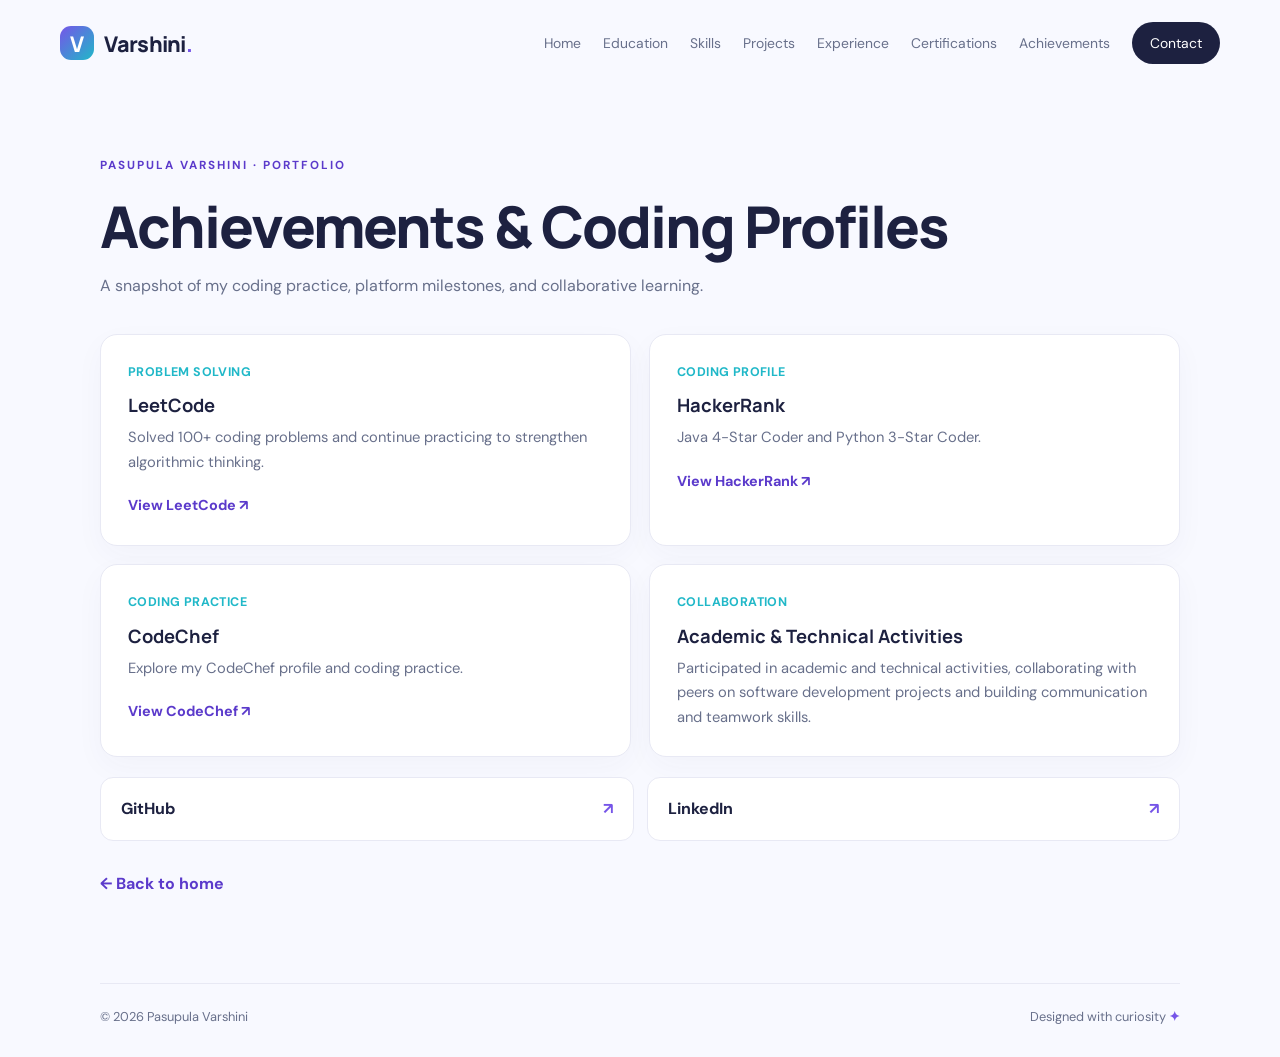
==== achievements.html @ e9999ef6 "Add files via upload" ====
<!DOCTYPE html>
<html lang="en"><head>
<meta charset="UTF-8"><meta name="viewport" content="width=device-width, initial-scale=1.0">
<title>Achievements & Coding Profiles | Pasupula Varshini</title>
<link rel="preconnect" href="https://fonts.googleapis.com"><link rel="preconnect" href="https://fonts.gstatic.com" crossorigin>
<link href="https://fonts.googleapis.com/css2?family=DM+Sans:wght@400;500;600;700&family=Manrope:wght@400;500;600;700;800&display=swap" rel="stylesheet">
<link rel="stylesheet" href="style.css"></head><body>
<header class="site-header"><a class="brand" href="index.html"><span class="brand-mark">V</span> Varshini<span class="brand-dot">.</span></a>
<button class="menu-toggle" aria-label="Toggle navigation" aria-expanded="false">☰</button>
<nav class="nav-links" aria-label="Main navigation"><a href="index.html">Home</a><a href="education.html">Education</a><a href="skills.html">Skills</a><a href="projects.html">Projects</a><a href="experience.html">Experience</a><a href="certificates.html">Certifications</a><a href="achievements.html">Achievements</a><a class="nav-cta" href="contact.html">Contact</a></nav></header>
<main><section class="section-wrap page-hero"><p class="eyebrow">PASUPULA VARSHINI · PORTFOLIO</p><h1>Achievements & Coding Profiles</h1><p>A snapshot of my coding practice, platform milestones, and collaborative learning.</p></section>
<section class="section-wrap page-content">
<div class="card-grid">
<article class="content-card"><p class="meta">PROBLEM SOLVING</p><h2>LeetCode</h2><p>Solved 100+ coding problems and continue practicing to strengthen algorithmic thinking.</p><a class="text-link" href="https://leetcode.com/u/varshini_p0204/" target="_blank" rel="noopener noreferrer">View LeetCode ↗</a></article>
<article class="content-card"><p class="meta">CODING PROFILE</p><h2>HackerRank</h2><p>Java 4-Star Coder and Python 3-Star Coder.</p><a class="text-link" href="https://www.hackerrank.com/profile/24r21a6750" target="_blank" rel="noopener noreferrer">View HackerRank ↗</a></article>
<article class="content-card"><p class="meta">CODING PRACTICE</p><h2>CodeChef</h2><p>Explore my CodeChef profile and coding practice.</p><a class="text-link" href="https://www.codechef.com/users/varshini_p2102" target="_blank" rel="noopener noreferrer">View CodeChef ↗</a></article>
<article class="content-card"><p class="meta">COLLABORATION</p><h2>Academic &amp; Technical Activities</h2><p>Participated in academic and technical activities, collaborating with peers on software development projects and building communication and teamwork skills.</p></article>
</div>
<div class="profile-links" style="margin-top:20px"><a class="profile-link" href="https://github.com/PasupulaVarshini" target="_blank" rel="noopener noreferrer">GitHub <span>↗</span></a><a class="profile-link" href="https://linkedin.com/in/p-varshini-69ab8b344" target="_blank" rel="noopener noreferrer">LinkedIn <span>↗</span></a></div><a class="back-link" href="index.html">← Back to home</a></section></main>
<footer class="site-footer"><span>© 2026 Pasupula Varshini</span><span>Designed with curiosity <b>✦</b></span></footer><script src="script.js"></script></body></html>
---- style.css ----
/* Pasupula Varshini — Portfolio theme */
:root {
  --ink: #1d2140;
  --muted: #68708b;
  --paper: #f8f9ff;
  --white: #ffffff;
  --purple: #7655e8;
  --purple-dark: #5b3acb;
  --cyan: #20b8c8;
  --orange: #ff9d68;
  --line: #e8e9f4;
  --shadow: 0 18px 55px rgba(54, 49, 112, .09);
}
* { box-sizing: border-box; margin: 0; padding: 0; }
html { scroll-behavior: smooth; }
body { font-family: "DM Sans", sans-serif; color: var(--ink); background: var(--paper); line-height: 1.65; }
a { color: inherit; text-decoration: none; }
.site-header { width: min(1160px, calc(100% - 48px)); margin: auto; min-height: 86px; display: flex; align-items: center; justify-content: space-between; gap: 28px; }
.brand { font: 800 1.35rem "Manrope", sans-serif; letter-spacing: -.7px; white-space: nowrap; }
.brand-mark { display: inline-grid; place-items: center; width: 34px; height: 34px; border-radius: 11px; margin-right: 7px; color: white; background: linear-gradient(135deg, var(--purple), var(--cyan)); }
.brand-dot { color: var(--purple); }
.nav-links { display: flex; align-items: center; gap: 22px; font-size: .87rem; color: var(--muted); }
.nav-links a { transition: color .2s, background .2s; }
.nav-links a:hover, .nav-links a.active { color: var(--purple-dark); }
.nav-links .nav-cta { color: white; background: var(--ink); border-radius: 999px; padding: 10px 18px; }
.nav-links .nav-cta:hover { color: white; background: var(--purple); }
.menu-toggle { display: none; border: 0; background: transparent; font-size: 1.5rem; color: var(--ink); cursor: pointer; }
.section-wrap { width: min(1080px, calc(100% - 48px)); margin-inline: auto; }
.hero { min-height: 570px; display: grid; grid-template-columns: 1.12fr .88fr; align-items: center; gap: 50px; padding-block: 65px 75px; }
.eyebrow { color: var(--purple-dark); font-size: .73rem; font-weight: 700; letter-spacing: 2px; margin-bottom: 18px; }
.status-dot { display: inline-block; width: 8px; height: 8px; background: var(--cyan); border-radius: 50%; margin-right: 8px; box-shadow: 0 0 0 5px rgba(32,184,200,.12); }
.hero h1 { font: 800 clamp(2.8rem, 5vw, 4.5rem)/1.1 "Manrope", sans-serif; letter-spacing: -3px; max-width: 650px; }
.gradient-text { background: linear-gradient(100deg, var(--purple) 10%, #b15acb 52%, var(--cyan)); -webkit-background-clip: text; background-clip: text; color: transparent; }
.hero h2 { font: 600 1.25rem "Manrope", sans-serif; margin-top: 18px; }
.hero-description { color: var(--muted); max-width: 570px; margin-top: 18px; font-size: 1.02rem; }
.hero-actions { display: flex; flex-wrap: wrap; gap: 13px; margin-top: 29px; }
.button { display: inline-flex; align-items: center; justify-content: center; gap: 12px; padding: 13px 21px; border-radius: 10px; font-weight: 700; font-size: .9rem; transition: transform .2s, box-shadow .2s, background .2s; }
.button:hover { transform: translateY(-3px); }
.button-primary { color: white; background: linear-gradient(110deg, var(--purple), #9870ed); box-shadow: 0 10px 25px rgba(118,85,232,.22); }
.button-primary:hover { box-shadow: 0 14px 30px rgba(118,85,232,.32); }
.button-secondary { background: white; border: 1px solid var(--line); }
.social-row { display: flex; flex-wrap: wrap; gap: 24px; margin-top: 31px; color: var(--muted); font-size: .86rem; font-weight: 600; }
.social-row a:hover, .text-link:hover { color: var(--purple-dark); }
.hero-visual { position: relative; min-height: 390px; display: grid; place-items: center; }
.avatar-card { position: relative; z-index: 2; width: 265px; height: 300px; border-radius: 34px; background: linear-gradient(145deg, #7655e8, #a58af4 58%, #37c2ca); box-shadow: 0 30px 65px rgba(104,79,206,.25); display: flex; flex-direction: column; justify-content: center; align-items: center; transform: rotate(4deg); }
.avatar-initials { width: 150px; height: 150px; display: grid; place-items: center; border-radius: 50%; color: white; border: 2px solid rgba(255,255,255,.65); background: rgba(255,255,255,.13); font: 800 3.7rem "Manrope", sans-serif; letter-spacing: -4px; }
.avatar-caption { color: rgba(255,255,255,.88); letter-spacing: 2.5px; font-size: .62rem; font-weight: 700; margin-top: 24px; }
.orbit { position: absolute; border: 1px solid rgba(118,85,232,.2); border-radius: 50%; }
.orbit-one { width: 390px; height: 310px; transform: rotate(-25deg); }
.orbit-two { width: 330px; height: 390px; transform: rotate(35deg); border-color: rgba(32,184,200,.28); }
.floating-chip { position: absolute; z-index: 3; background: white; border: 1px solid var(--line); border-radius: 12px; padding: 11px 15px; box-shadow: var(--shadow); font-size: .8rem; font-weight: 700; }
.chip-top { top: 45px; right: -2px; color: var(--purple-dark); }
.chip-bottom { bottom: 48px; left: -8px; color: #188c9b; }
.decor { position: absolute; border-radius: 50%; }
.decor-a { width: 15px; height: 15px; background: var(--orange); top: 40px; left: 35px; }
.decor-b { width: 10px; height: 10px; background: var(--cyan); bottom: 40px; right: 42px; }
.quick-stats { display: grid; grid-template-columns: repeat(4,1fr); gap: 14px; margin-top: 5px; }
.stat-card { padding: 23px; border: 1px solid var(--line); border-radius: 15px; background: white; box-shadow: 0 8px 25px rgba(54,49,112,.035); }
.stat-card strong { display: block; font: 800 1.8rem "Manrope", sans-serif; color: var(--purple-dark); }
.stat-card span { color: var(--muted); font-size: .82rem; }
.intro-grid { display: grid; grid-template-columns: .9fr 1.1fr; gap: 75px; padding-block: 110px 90px; align-items: start; }
.section-heading { font: 800 clamp(2rem, 3.4vw, 3rem)/1.2 "Manrope", sans-serif; letter-spacing: -1.5px; }
.intro-text { color: var(--muted); }
.intro-text p + p { margin-top: 15px; }
.text-link { display: inline-flex; gap: 10px; margin-top: 20px; color: var(--purple-dark); font-weight: 700; font-size: .9rem; }
.feature-section { padding-bottom: 95px; }
.section-top { display: flex; align-items: end; justify-content: space-between; margin-bottom: 28px; }
.section-top .text-link { margin-bottom: 7px; }
.feature-grid { display: grid; grid-template-columns: repeat(3,1fr); gap: 18px; }
.feature-card, .content-card { background: white; border: 1px solid var(--line); border-radius: 17px; padding: 27px; box-shadow: 0 10px 30px rgba(54,49,112,.035); transition: transform .2s, box-shadow .2s; }
.feature-card:hover, .content-card:hover { transform: translateY(-4px); box-shadow: var(--shadow); }
.feature-icon { width: 45px; height: 45px; display: grid; place-items: center; border-radius: 13px; font-size: 1.4rem; margin-bottom: 18px; }
.icon-purple { color: #6948d4; background: #f0ebff; }
.icon-cyan { color: #138d9b; background: #e5f9fb; }
.icon-orange { color: #c66b37; background: #fff0e7; }
.feature-card h3 { font: 700 1.08rem "Manrope", sans-serif; margin-bottom: 9px; }
.feature-card p { color: var(--muted); font-size: .9rem; }
.cta-band { display: flex; justify-content: space-between; align-items: center; gap: 25px; padding: 35px 40px; margin-bottom: 65px; border-radius: 20px; color: white; background: linear-gradient(110deg, #5940bd, #8262e8 60%, #27aebb); }
.cta-band .eyebrow { color: rgba(255,255,255,.75); margin-bottom: 7px; }
.cta-band h2 { font: 700 clamp(1.3rem, 3vw, 2rem) "Manrope", sans-serif; }
.button-light { background: white; color: var(--purple-dark); white-space: nowrap; }
.site-footer { width: min(1080px, calc(100% - 48px)); margin: auto; border-top: 1px solid var(--line); padding: 22px 0 30px; display: flex; justify-content: space-between; color: var(--muted); font-size: .8rem; }
.site-footer b { color: var(--purple); }

/* Inner pages */
.page-hero { padding: 70px 0 35px; }
.page-hero h1 { font: 800 clamp(2.3rem, 5vw, 3.6rem)/1.15 "Manrope", sans-serif; letter-spacing: -2px; }
.page-hero p:last-child { color: var(--muted); max-width: 650px; margin-top: 13px; }
.page-content { padding-bottom: 85px; }
.card-grid { display: grid; grid-template-columns: repeat(2,1fr); gap: 18px; }
.content-card h2 { font: 700 1.15rem "Manrope", sans-serif; margin-bottom: 7px; }
.content-card h3 { font-size: .96rem; color: var(--purple-dark); margin-bottom: 8px; }
.content-card p, .content-card li { color: var(--muted); font-size: .92rem; }
.content-card ul { padding-left: 19px; margin-top: 12px; }
.meta { color: var(--cyan) !important; font-size: .78rem !important; font-weight: 700; letter-spacing: .4px; margin-bottom: 10px; }
.tag-list { display: flex; flex-wrap: wrap; gap: 8px; margin-top: 16px; }
.tag-list span { padding: 6px 11px; border-radius: 999px; color: #5d48ae; background: #f0edff; font-size: .76rem; font-weight: 700; }
.back-link { display: inline-block; margin-top: 30px; color: var(--purple-dark); font-weight: 700; }
.profile-links { display: grid; grid-template-columns: repeat(2,1fr); gap: 13px; }
.profile-link { display: flex; align-items: center; justify-content: space-between; padding: 18px 20px; background: white; border: 1px solid var(--line); border-radius: 13px; font-weight: 700; transition: .2s; }
.profile-link span { color: var(--purple); }
.profile-link:hover { border-color: #c8baf7; transform: translateY(-2px); box-shadow: var(--shadow); }
.contact-layout { display: grid; grid-template-columns: .8fr 1.2fr; gap: 25px; }
.contact-panel { padding: 28px; background: linear-gradient(145deg,#6549cf,#9275eb); border-radius: 18px; color: white; }
.contact-panel p { color: rgba(255,255,255,.82); margin-top: 10px; }
.contact-detail { padding: 18px 20px; border: 1px solid var(--line); background: white; border-radius: 13px; margin-bottom: 12px; }
.contact-detail small { display: block; color: var(--muted); margin-bottom: 4px; }
.contact-detail a { font-weight: 700; overflow-wrap: anywhere; }
@media (max-width: 900px) {
  .nav-links { gap: 12px; font-size: .78rem; }
  .hero { gap: 25px; }
}
@media (max-width: 720px) {
  .site-header { min-height: 72px; }
  .menu-toggle { display: block; }
  .nav-links { display: none; position: absolute; z-index: 10; top: 65px; left: 20px; right: 20px; padding: 18px; background: white; border: 1px solid var(--line); border-radius: 15px; box-shadow: var(--shadow); flex-direction: column; align-items: stretch; }
  .nav-links.open { display: flex; }
  .nav-links .nav-cta { text-align: center; }
  .hero { grid-template-columns: 1fr; padding-top: 45px; }
  .hero-visual { min-height: 340px; }
  .avatar-card { width: 220px; height: 255px; }
  .avatar-initials { width: 125px; height: 125px; font-size: 3rem; }
  .orbit-one { width: 310px; height: 260px; }
  .orbit-two { width: 270px; height: 320px; }
  .chip-top { right: 0; }
  .chip-bottom { left: 0; }
  .quick-stats { grid-template-columns: repeat(2,1fr); }
  .intro-grid, .contact-layout { grid-template-columns: 1fr; gap: 25px; padding-block: 75px; }
  .feature-grid, .card-grid { grid-template-columns: 1fr; }
  .cta-band { align-items: flex-start; flex-direction: column; padding: 28px; }
  .section-top { align-items: flex-start; flex-direction: column; }
  .profile-links { grid-template-columns: 1fr; }
}
@media (max-width: 420px) {
  .section-wrap, .site-header, .site-footer { width: min(100% - 32px, 1080px); }
  .hero h1 { letter-spacing: -1.8px; }
  .quick-stats { gap: 9px; }
  .stat-card { padding: 16px; }
  .stat-card strong { font-size: 1.5rem; }
  .site-footer { flex-direction: column; gap: 5px; }
}
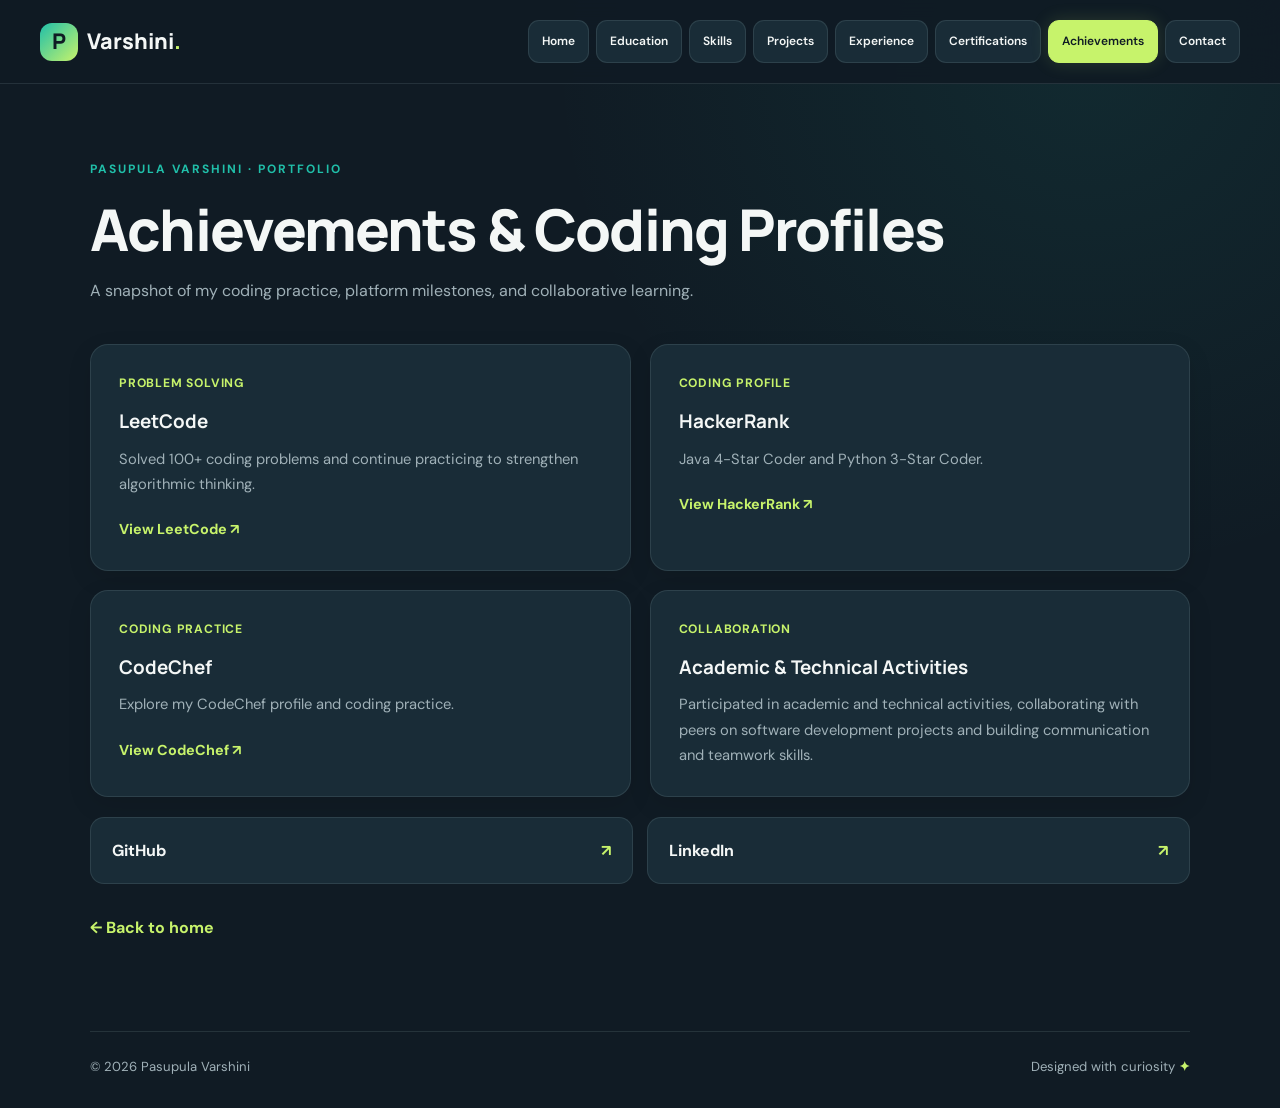
==== commit caa8f737: "Change brand mark from 'V' to 'P' in header" ====
--- a/achievements.html
+++ b/achievements.html
@@ -5,7 +5,7 @@
 <link rel="preconnect" href="https://fonts.googleapis.com"><link rel="preconnect" href="https://fonts.gstatic.com" crossorigin>
 <link href="https://fonts.googleapis.com/css2?family=DM+Sans:wght@400;500;600;700&family=Manrope:wght@400;500;600;700;800&display=swap" rel="stylesheet">
 <link rel="stylesheet" href="style.css"></head><body>
-<header class="site-header"><a class="brand" href="index.html"><span class="brand-mark">V</span> Varshini<span class="brand-dot">.</span></a>
+<header class="site-header"><a class="brand" href="index.html"><span class="brand-mark">P</span> Varshini<span class="brand-dot">.</span></a>
 <button class="menu-toggle" aria-label="Toggle navigation" aria-expanded="false">☰</button>
 <nav class="nav-links" aria-label="Main navigation"><a href="index.html">Home</a><a href="education.html">Education</a><a href="skills.html">Skills</a><a href="projects.html">Projects</a><a href="experience.html">Experience</a><a href="certificates.html">Certifications</a><a href="achievements.html">Achievements</a><a class="nav-cta" href="contact.html">Contact</a></nav></header>
 <main><section class="section-wrap page-hero"><p class="eyebrow">PASUPULA VARSHINI · PORTFOLIO</p><h1>Achievements & Coding Profiles</h1><p>A snapshot of my coding practice, platform milestones, and collaborative learning.</p></section>
@@ -17,4 +17,4 @@
 <article class="content-card"><p class="meta">COLLABORATION</p><h2>Academic &amp; Technical Activities</h2><p>Participated in academic and technical activities, collaborating with peers on software development projects and building communication and teamwork skills.</p></article>
 </div>
 <div class="profile-links" style="margin-top:20px"><a class="profile-link" href="https://github.com/PasupulaVarshini" target="_blank" rel="noopener noreferrer">GitHub <span>↗</span></a><a class="profile-link" href="https://linkedin.com/in/p-varshini-69ab8b344" target="_blank" rel="noopener noreferrer">LinkedIn <span>↗</span></a></div><a class="back-link" href="index.html">← Back to home</a></section></main>
-<footer class="site-footer"><span>© 2026 Pasupula Varshini</span><span>Designed with curiosity <b>✦</b></span></footer><script src="script.js"></script></body></html>+<footer class="site-footer"><span>© 2026 Pasupula Varshini</span><span>Designed with curiosity <b>✦</b></span></footer><script src="script.js"></script></body></html>
--- a/style.css
+++ b/style.css
@@ -1,141 +1,1242 @@
-/* Pasupula Varshini — Portfolio theme */
+
+/* ==================================================
+   PASUPULA VARSHINI
+   MIDNIGHT TEAL + ELECTRIC GREEN
+   Professional Developer Portfolio
+================================================== */
+
+/* ---------- COLOR SYSTEM ---------- */
+
 :root {
-  --ink: #1d2140;
-  --muted: #68708b;
-  --paper: #f8f9ff;
-  --white: #ffffff;
-  --purple: #7655e8;
-  --purple-dark: #5b3acb;
-  --cyan: #20b8c8;
-  --orange: #ff9d68;
-  --line: #e8e9f4;
-  --shadow: 0 18px 55px rgba(54, 49, 112, .09);
-}
-* { box-sizing: border-box; margin: 0; padding: 0; }
-html { scroll-behavior: smooth; }
-body { font-family: "DM Sans", sans-serif; color: var(--ink); background: var(--paper); line-height: 1.65; }
-a { color: inherit; text-decoration: none; }
-.site-header { width: min(1160px, calc(100% - 48px)); margin: auto; min-height: 86px; display: flex; align-items: center; justify-content: space-between; gap: 28px; }
-.brand { font: 800 1.35rem "Manrope", sans-serif; letter-spacing: -.7px; white-space: nowrap; }
-.brand-mark { display: inline-grid; place-items: center; width: 34px; height: 34px; border-radius: 11px; margin-right: 7px; color: white; background: linear-gradient(135deg, var(--purple), var(--cyan)); }
-.brand-dot { color: var(--purple); }
-.nav-links { display: flex; align-items: center; gap: 22px; font-size: .87rem; color: var(--muted); }
-.nav-links a { transition: color .2s, background .2s; }
-.nav-links a:hover, .nav-links a.active { color: var(--purple-dark); }
-.nav-links .nav-cta { color: white; background: var(--ink); border-radius: 999px; padding: 10px 18px; }
-.nav-links .nav-cta:hover { color: white; background: var(--purple); }
-.menu-toggle { display: none; border: 0; background: transparent; font-size: 1.5rem; color: var(--ink); cursor: pointer; }
-.section-wrap { width: min(1080px, calc(100% - 48px)); margin-inline: auto; }
-.hero { min-height: 570px; display: grid; grid-template-columns: 1.12fr .88fr; align-items: center; gap: 50px; padding-block: 65px 75px; }
-.eyebrow { color: var(--purple-dark); font-size: .73rem; font-weight: 700; letter-spacing: 2px; margin-bottom: 18px; }
-.status-dot { display: inline-block; width: 8px; height: 8px; background: var(--cyan); border-radius: 50%; margin-right: 8px; box-shadow: 0 0 0 5px rgba(32,184,200,.12); }
-.hero h1 { font: 800 clamp(2.8rem, 5vw, 4.5rem)/1.1 "Manrope", sans-serif; letter-spacing: -3px; max-width: 650px; }
-.gradient-text { background: linear-gradient(100deg, var(--purple) 10%, #b15acb 52%, var(--cyan)); -webkit-background-clip: text; background-clip: text; color: transparent; }
-.hero h2 { font: 600 1.25rem "Manrope", sans-serif; margin-top: 18px; }
-.hero-description { color: var(--muted); max-width: 570px; margin-top: 18px; font-size: 1.02rem; }
-.hero-actions { display: flex; flex-wrap: wrap; gap: 13px; margin-top: 29px; }
-.button { display: inline-flex; align-items: center; justify-content: center; gap: 12px; padding: 13px 21px; border-radius: 10px; font-weight: 700; font-size: .9rem; transition: transform .2s, box-shadow .2s, background .2s; }
-.button:hover { transform: translateY(-3px); }
-.button-primary { color: white; background: linear-gradient(110deg, var(--purple), #9870ed); box-shadow: 0 10px 25px rgba(118,85,232,.22); }
-.button-primary:hover { box-shadow: 0 14px 30px rgba(118,85,232,.32); }
-.button-secondary { background: white; border: 1px solid var(--line); }
-.social-row { display: flex; flex-wrap: wrap; gap: 24px; margin-top: 31px; color: var(--muted); font-size: .86rem; font-weight: 600; }
-.social-row a:hover, .text-link:hover { color: var(--purple-dark); }
-.hero-visual { position: relative; min-height: 390px; display: grid; place-items: center; }
-.avatar-card { position: relative; z-index: 2; width: 265px; height: 300px; border-radius: 34px; background: linear-gradient(145deg, #7655e8, #a58af4 58%, #37c2ca); box-shadow: 0 30px 65px rgba(104,79,206,.25); display: flex; flex-direction: column; justify-content: center; align-items: center; transform: rotate(4deg); }
-.avatar-initials { width: 150px; height: 150px; display: grid; place-items: center; border-radius: 50%; color: white; border: 2px solid rgba(255,255,255,.65); background: rgba(255,255,255,.13); font: 800 3.7rem "Manrope", sans-serif; letter-spacing: -4px; }
-.avatar-caption { color: rgba(255,255,255,.88); letter-spacing: 2.5px; font-size: .62rem; font-weight: 700; margin-top: 24px; }
-.orbit { position: absolute; border: 1px solid rgba(118,85,232,.2); border-radius: 50%; }
-.orbit-one { width: 390px; height: 310px; transform: rotate(-25deg); }
-.orbit-two { width: 330px; height: 390px; transform: rotate(35deg); border-color: rgba(32,184,200,.28); }
-.floating-chip { position: absolute; z-index: 3; background: white; border: 1px solid var(--line); border-radius: 12px; padding: 11px 15px; box-shadow: var(--shadow); font-size: .8rem; font-weight: 700; }
-.chip-top { top: 45px; right: -2px; color: var(--purple-dark); }
-.chip-bottom { bottom: 48px; left: -8px; color: #188c9b; }
-.decor { position: absolute; border-radius: 50%; }
-.decor-a { width: 15px; height: 15px; background: var(--orange); top: 40px; left: 35px; }
-.decor-b { width: 10px; height: 10px; background: var(--cyan); bottom: 40px; right: 42px; }
-.quick-stats { display: grid; grid-template-columns: repeat(4,1fr); gap: 14px; margin-top: 5px; }
-.stat-card { padding: 23px; border: 1px solid var(--line); border-radius: 15px; background: white; box-shadow: 0 8px 25px rgba(54,49,112,.035); }
-.stat-card strong { display: block; font: 800 1.8rem "Manrope", sans-serif; color: var(--purple-dark); }
-.stat-card span { color: var(--muted); font-size: .82rem; }
-.intro-grid { display: grid; grid-template-columns: .9fr 1.1fr; gap: 75px; padding-block: 110px 90px; align-items: start; }
-.section-heading { font: 800 clamp(2rem, 3.4vw, 3rem)/1.2 "Manrope", sans-serif; letter-spacing: -1.5px; }
-.intro-text { color: var(--muted); }
-.intro-text p + p { margin-top: 15px; }
-.text-link { display: inline-flex; gap: 10px; margin-top: 20px; color: var(--purple-dark); font-weight: 700; font-size: .9rem; }
-.feature-section { padding-bottom: 95px; }
-.section-top { display: flex; align-items: end; justify-content: space-between; margin-bottom: 28px; }
-.section-top .text-link { margin-bottom: 7px; }
-.feature-grid { display: grid; grid-template-columns: repeat(3,1fr); gap: 18px; }
-.feature-card, .content-card { background: white; border: 1px solid var(--line); border-radius: 17px; padding: 27px; box-shadow: 0 10px 30px rgba(54,49,112,.035); transition: transform .2s, box-shadow .2s; }
-.feature-card:hover, .content-card:hover { transform: translateY(-4px); box-shadow: var(--shadow); }
-.feature-icon { width: 45px; height: 45px; display: grid; place-items: center; border-radius: 13px; font-size: 1.4rem; margin-bottom: 18px; }
-.icon-purple { color: #6948d4; background: #f0ebff; }
-.icon-cyan { color: #138d9b; background: #e5f9fb; }
-.icon-orange { color: #c66b37; background: #fff0e7; }
-.feature-card h3 { font: 700 1.08rem "Manrope", sans-serif; margin-bottom: 9px; }
-.feature-card p { color: var(--muted); font-size: .9rem; }
-.cta-band { display: flex; justify-content: space-between; align-items: center; gap: 25px; padding: 35px 40px; margin-bottom: 65px; border-radius: 20px; color: white; background: linear-gradient(110deg, #5940bd, #8262e8 60%, #27aebb); }
-.cta-band .eyebrow { color: rgba(255,255,255,.75); margin-bottom: 7px; }
-.cta-band h2 { font: 700 clamp(1.3rem, 3vw, 2rem) "Manrope", sans-serif; }
-.button-light { background: white; color: var(--purple-dark); white-space: nowrap; }
-.site-footer { width: min(1080px, calc(100% - 48px)); margin: auto; border-top: 1px solid var(--line); padding: 22px 0 30px; display: flex; justify-content: space-between; color: var(--muted); font-size: .8rem; }
-.site-footer b { color: var(--purple); }
-
-/* Inner pages */
-.page-hero { padding: 70px 0 35px; }
-.page-hero h1 { font: 800 clamp(2.3rem, 5vw, 3.6rem)/1.15 "Manrope", sans-serif; letter-spacing: -2px; }
-.page-hero p:last-child { color: var(--muted); max-width: 650px; margin-top: 13px; }
-.page-content { padding-bottom: 85px; }
-.card-grid { display: grid; grid-template-columns: repeat(2,1fr); gap: 18px; }
-.content-card h2 { font: 700 1.15rem "Manrope", sans-serif; margin-bottom: 7px; }
-.content-card h3 { font-size: .96rem; color: var(--purple-dark); margin-bottom: 8px; }
-.content-card p, .content-card li { color: var(--muted); font-size: .92rem; }
-.content-card ul { padding-left: 19px; margin-top: 12px; }
-.meta { color: var(--cyan) !important; font-size: .78rem !important; font-weight: 700; letter-spacing: .4px; margin-bottom: 10px; }
-.tag-list { display: flex; flex-wrap: wrap; gap: 8px; margin-top: 16px; }
-.tag-list span { padding: 6px 11px; border-radius: 999px; color: #5d48ae; background: #f0edff; font-size: .76rem; font-weight: 700; }
-.back-link { display: inline-block; margin-top: 30px; color: var(--purple-dark); font-weight: 700; }
-.profile-links { display: grid; grid-template-columns: repeat(2,1fr); gap: 13px; }
-.profile-link { display: flex; align-items: center; justify-content: space-between; padding: 18px 20px; background: white; border: 1px solid var(--line); border-radius: 13px; font-weight: 700; transition: .2s; }
-.profile-link span { color: var(--purple); }
-.profile-link:hover { border-color: #c8baf7; transform: translateY(-2px); box-shadow: var(--shadow); }
-.contact-layout { display: grid; grid-template-columns: .8fr 1.2fr; gap: 25px; }
-.contact-panel { padding: 28px; background: linear-gradient(145deg,#6549cf,#9275eb); border-radius: 18px; color: white; }
-.contact-panel p { color: rgba(255,255,255,.82); margin-top: 10px; }
-.contact-detail { padding: 18px 20px; border: 1px solid var(--line); background: white; border-radius: 13px; margin-bottom: 12px; }
-.contact-detail small { display: block; color: var(--muted); margin-bottom: 4px; }
-.contact-detail a { font-weight: 700; overflow-wrap: anywhere; }
-@media (max-width: 900px) {
-  .nav-links { gap: 12px; font-size: .78rem; }
-  .hero { gap: 25px; }
-}
-@media (max-width: 720px) {
-  .site-header { min-height: 72px; }
-  .menu-toggle { display: block; }
-  .nav-links { display: none; position: absolute; z-index: 10; top: 65px; left: 20px; right: 20px; padding: 18px; background: white; border: 1px solid var(--line); border-radius: 15px; box-shadow: var(--shadow); flex-direction: column; align-items: stretch; }
-  .nav-links.open { display: flex; }
-  .nav-links .nav-cta { text-align: center; }
-  .hero { grid-template-columns: 1fr; padding-top: 45px; }
-  .hero-visual { min-height: 340px; }
-  .avatar-card { width: 220px; height: 255px; }
-  .avatar-initials { width: 125px; height: 125px; font-size: 3rem; }
-  .orbit-one { width: 310px; height: 260px; }
-  .orbit-two { width: 270px; height: 320px; }
-  .chip-top { right: 0; }
-  .chip-bottom { left: 0; }
-  .quick-stats { grid-template-columns: repeat(2,1fr); }
-  .intro-grid, .contact-layout { grid-template-columns: 1fr; gap: 25px; padding-block: 75px; }
-  .feature-grid, .card-grid { grid-template-columns: 1fr; }
-  .cta-band { align-items: flex-start; flex-direction: column; padding: 28px; }
-  .section-top { align-items: flex-start; flex-direction: column; }
-  .profile-links { grid-template-columns: 1fr; }
-}
-@media (max-width: 420px) {
-  .section-wrap, .site-header, .site-footer { width: min(100% - 32px, 1080px); }
-  .hero h1 { letter-spacing: -1.8px; }
-  .quick-stats { gap: 9px; }
-  .stat-card { padding: 16px; }
-  .stat-card strong { font-size: 1.5rem; }
-  .site-footer { flex-direction: column; gap: 5px; }
-}
+    --bg: #101B24;
+    --bg-secondary: #14232D;
+    --surface: #192C37;
+    --surface-light: #203743;
+
+    --primary: #20BFA9;
+    --primary-dark: #159C8A;
+    --accent: #C7F36B;
+    --accent-soft: rgba(199, 243, 107, 0.12);
+
+    --text: #F4F7F6;
+    --muted: #A0B1B8;
+    --border: rgba(180, 210, 205, 0.13);
+
+    --shadow: 0 15px 45px rgba(0, 0, 0, 0.22);
+    --radius: 18px;
+}
+
+/* ---------- GLOBAL ---------- */
+
+* {
+    margin: 0;
+    padding: 0;
+    box-sizing: border-box;
+}
+
+html {
+    scroll-behavior: smooth;
+    scroll-padding-top: 100px;
+}
+
+body {
+    font-family: "DM Sans", sans-serif;
+    color: var(--text);
+    background:
+        radial-gradient(
+            ellipse at 85% 5%,
+            rgba(32, 191, 169, 0.09),
+            transparent 35%
+        ),
+        var(--bg);
+    line-height: 1.7;
+    overflow-x: hidden;
+}
+
+a {
+    color: inherit;
+    text-decoration: none;
+}
+
+button {
+    font-family: inherit;
+}
+
+::selection {
+    background: var(--accent);
+    color: var(--bg);
+}
+
+/* ---------- NAVIGATION ---------- */
+
+.site-header {
+    width: 100%;
+    min-height: 84px;
+    padding: 14px max(28px, calc((100% - 1200px) / 2));
+
+    display: flex;
+    align-items: center;
+    justify-content: space-between;
+    gap: 20px;
+
+    position: sticky;
+    top: 0;
+    z-index: 1000;
+
+    background: rgba(16, 27, 36, 0.92);
+    backdrop-filter: blur(18px);
+    -webkit-backdrop-filter: blur(18px);
+
+    border-bottom: 1px solid var(--border);
+
+    transition: box-shadow .3s ease;
+}
+
+.site-header.scrolled {
+    box-shadow: 0 8px 30px rgba(0, 0, 0, .25);
+}
+
+/* Logo */
+
+.brand {
+    display: inline-flex;
+    align-items: center;
+
+    font-family: "Manrope", sans-serif;
+    font-size: 1.35rem;
+    font-weight: 800;
+    color: var(--text);
+    white-space: nowrap;
+}
+
+.brand-mark {
+    display: inline-grid;
+    place-items: center;
+
+    width: 38px;
+    height: 38px;
+    margin-right: 9px;
+
+    border-radius: 12px;
+
+    color: var(--bg);
+    background: linear-gradient(
+        135deg,
+        var(--primary),
+        var(--accent)
+    );
+}
+
+.brand-dot {
+    color: var(--accent);
+}
+
+/* Navigation layout */
+
+.nav-links {
+    display: flex;
+    align-items: center;
+    justify-content: flex-end;
+    gap: 7px;
+}
+
+/* ALL navigation buttons have the same default appearance */
+
+.nav-links a,
+.nav-links a.nav-cta {
+    display: inline-flex;
+    align-items: center;
+    justify-content: center;
+
+    padding: 10px 13px;
+
+    border: 1px solid var(--border);
+    border-radius: 11px;
+
+    background: var(--surface);
+    color: var(--text);
+
+    font-size: 12px;
+    font-weight: 600;
+    white-space: nowrap;
+
+    transition:
+        color .25s ease,
+        background .25s ease,
+        border-color .25s ease,
+        transform .25s ease,
+        box-shadow .25s ease;
+}
+
+/* Hover effect */
+
+.nav-links a:hover,
+.nav-links a.nav-cta:hover {
+    color: var(--bg);
+    background: var(--accent);
+    border-color: var(--accent);
+
+    transform: translateY(-3px);
+
+    box-shadow: 0 7px 20px rgba(199, 243, 107, .15);
+}
+
+/* Current page */
+
+.nav-links a.active,
+.nav-links a.nav-cta.active {
+    color: var(--bg);
+    background: var(--accent);
+    border-color: var(--accent);
+
+    box-shadow: 0 0 18px rgba(199, 243, 107, .15);
+}
+
+/* Contact has the SAME default style as other links */
+
+.nav-links a.nav-cta {
+    color: var(--text);
+    background: var(--surface);
+    border-color: var(--border);
+}
+
+/* Mobile menu icon */
+
+.menu-toggle {
+    display: none;
+
+    width: 43px;
+    height: 43px;
+
+    border: 1px solid var(--border);
+    border-radius: 11px;
+
+    background: var(--surface);
+    color: var(--accent);
+
+    font-size: 23px;
+    cursor: pointer;
+}
+
+/* ---------- COMMON LAYOUT ---------- */
+
+.section-wrap {
+    width: min(1100px, calc(100% - 48px));
+    margin-inline: auto;
+}
+
+.eyebrow {
+    color: var(--primary);
+
+    font-size: .75rem;
+    font-weight: 700;
+    letter-spacing: 2px;
+
+    margin-bottom: 17px;
+}
+
+.gradient-text {
+    background: linear-gradient(
+        100deg,
+        var(--primary),
+        var(--accent)
+    );
+
+    background-clip: text;
+    -webkit-background-clip: text;
+    color: transparent;
+}
+
+/* ---------- HOME HERO ---------- */
+
+.hero {
+    min-height: 590px;
+
+    display: grid;
+    grid-template-columns: 1.12fr .88fr;
+    align-items: center;
+
+    gap: 55px;
+    padding-block: 70px 75px;
+}
+
+.hero h1 {
+    font-family: "Manrope", sans-serif;
+    font-size: clamp(2.7rem, 5vw, 4.4rem);
+    font-weight: 800;
+    line-height: 1.13;
+    letter-spacing: -2.5px;
+}
+
+.hero h2 {
+    margin-top: 20px;
+
+    font-family: "Manrope", sans-serif;
+    font-size: 1.25rem;
+    font-weight: 600;
+}
+
+.hero-description {
+    max-width: 570px;
+
+    margin-top: 19px;
+
+    color: var(--muted);
+    font-size: 1rem;
+}
+
+.hero-actions {
+    display: flex;
+    flex-wrap: wrap;
+    gap: 13px;
+
+    margin-top: 30px;
+}
+
+/* ---------- BUTTONS ---------- */
+
+.button {
+    display: inline-flex;
+    align-items: center;
+    justify-content: center;
+    gap: 10px;
+
+    padding: 13px 22px;
+
+    border-radius: 11px;
+
+    font-size: .9rem;
+    font-weight: 700;
+
+    transition: all .3s ease;
+}
+
+.button:hover {
+    transform: translateY(-4px);
+}
+
+.button-primary {
+    color: var(--bg);
+    background: var(--accent);
+
+    box-shadow: 0 8px 22px rgba(199, 243, 107, .12);
+}
+
+.button-primary:hover {
+    background: #D7FF83;
+    box-shadow: 0 12px 28px rgba(199, 243, 107, .2);
+}
+
+.button-secondary {
+    color: var(--text);
+    background: var(--surface);
+    border: 1px solid var(--border);
+}
+
+.button-secondary:hover {
+    color: var(--accent);
+    border-color: var(--primary);
+}
+
+/* Social links */
+
+.social-row {
+    display: flex;
+    flex-wrap: wrap;
+    gap: 25px;
+
+    margin-top: 31px;
+
+    color: var(--muted);
+    font-size: .88rem;
+    font-weight: 600;
+}
+
+.social-row a {
+    transition: color .25s ease;
+}
+
+.social-row a:hover {
+    color: var(--accent);
+}
+
+/* ---------- HERO VISUAL ---------- */
+
+.hero-visual {
+    position: relative;
+
+    min-height: 390px;
+
+    display: grid;
+    place-items: center;
+}
+
+.avatar-card {
+    position: relative;
+    z-index: 2;
+
+    width: 265px;
+    height: 300px;
+
+    border-radius: 30px;
+
+    background: linear-gradient(
+        145deg,
+        #126D68,
+        #20BFA9 60%,
+        #C7F36B
+    );
+
+    box-shadow: 0 25px 60px rgba(32, 191, 169, .18);
+
+    display: flex;
+    flex-direction: column;
+    align-items: center;
+    justify-content: center;
+
+    transform: rotate(3deg);
+
+    animation: floatCard 6s ease-in-out infinite;
+}
+
+.avatar-initials {
+    width: 150px;
+    height: 150px;
+
+    display: grid;
+    place-items: center;
+
+    border-radius: 50%;
+    border: 2px solid rgba(255,255,255,.7);
+
+    background: rgba(255,255,255,.13);
+
+    color: white;
+
+    font-family: "Manrope", sans-serif;
+    font-size: 3.7rem;
+    font-weight: 800;
+}
+
+.avatar-caption {
+    margin-top: 24px;
+
+    color: rgba(255,255,255,.9);
+
+    font-size: .65rem;
+    font-weight: 700;
+    letter-spacing: 2px;
+}
+
+/* Orbit */
+
+.orbit {
+    position: absolute;
+    border: 1px solid rgba(32, 191, 169, .25);
+    border-radius: 50%;
+}
+
+.orbit-one {
+    width: 390px;
+    height: 310px;
+    transform: rotate(-25deg);
+}
+
+.orbit-two {
+    width: 330px;
+    height: 390px;
+    transform: rotate(35deg);
+    border-color: rgba(199, 243, 107, .2);
+}
+
+/* Floating chips */
+
+.floating-chip {
+    position: absolute;
+    z-index: 3;
+
+    padding: 11px 15px;
+
+    background: var(--surface-light);
+    border: 1px solid var(--border);
+    border-radius: 12px;
+
+    box-shadow: var(--shadow);
+
+    color: var(--accent);
+
+    font-size: .8rem;
+    font-weight: 700;
+
+    animation: floatChip 5s ease-in-out infinite;
+}
+
+.chip-top {
+    top: 45px;
+    right: 0;
+}
+
+.chip-bottom {
+    bottom: 45px;
+    left: 0;
+
+    color: var(--primary);
+    animation-delay: 1s;
+}
+
+.decor {
+    position: absolute;
+    border-radius: 50%;
+}
+
+.decor-a {
+    width: 15px;
+    height: 15px;
+
+    background: var(--accent);
+
+    top: 40px;
+    left: 35px;
+}
+
+.decor-b {
+    width: 10px;
+    height: 10px;
+
+    background: var(--primary);
+
+    bottom: 40px;
+    right: 42px;
+}
+
+/* ---------- STATISTICS ---------- */
+
+.quick-stats {
+    display: grid;
+    grid-template-columns: repeat(4, 1fr);
+    gap: 16px;
+}
+
+.stat-card {
+    padding: 24px;
+
+    background: var(--surface);
+    border: 1px solid var(--border);
+    border-radius: 16px;
+
+    transition: all .3s ease;
+}
+
+.stat-card:hover {
+    transform: translateY(-6px);
+
+    border-color: var(--primary);
+
+    box-shadow: 0 12px 30px rgba(32,191,169,.08);
+}
+
+.stat-card strong {
+    display: block;
+
+    color: var(--accent);
+
+    font-family: "Manrope", sans-serif;
+    font-size: 1.9rem;
+    font-weight: 800;
+}
+
+.stat-card span {
+    color: var(--muted);
+    font-size: .83rem;
+}
+
+/* ---------- ABOUT SECTION ---------- */
+
+.intro-grid {
+    display: grid;
+    grid-template-columns: .9fr 1.1fr;
+    gap: 75px;
+
+    padding-block: 110px 90px;
+}
+
+.section-heading {
+    font-family: "Manrope", sans-serif;
+    font-size: clamp(2rem, 3.5vw, 3rem);
+    font-weight: 800;
+    line-height: 1.2;
+    letter-spacing: -1.5px;
+}
+
+.intro-text {
+    color: var(--muted);
+}
+
+.intro-text p + p {
+    margin-top: 16px;
+}
+
+.text-link {
+    display: inline-flex;
+    gap: 10px;
+
+    margin-top: 20px;
+
+    color: var(--accent);
+    font-weight: 700;
+    font-size: .9rem;
+
+    transition: color .25s ease;
+}
+
+.text-link:hover {
+    color: var(--primary);
+}
+
+/* ---------- FEATURE SECTION ---------- */
+
+.feature-section {
+    padding-bottom: 100px;
+}
+
+.section-top {
+    display: flex;
+    align-items: end;
+    justify-content: space-between;
+
+    margin-bottom: 30px;
+}
+
+.section-top .text-link {
+    margin-bottom: 7px;
+}
+
+.feature-grid {
+    display: grid;
+    grid-template-columns: repeat(3, 1fr);
+    gap: 19px;
+}
+
+.feature-card,
+.content-card {
+    padding: 28px;
+
+    background: var(--surface);
+    border: 1px solid var(--border);
+    border-radius: var(--radius);
+
+    box-shadow: 0 8px 25px rgba(0,0,0,.10);
+
+    transition:
+        transform .3s ease,
+        border-color .3s ease,
+        box-shadow .3s ease;
+}
+
+.feature-card:hover,
+.content-card:hover {
+    transform: translateY(-7px);
+
+    border-color: rgba(32,191,169,.55);
+
+    box-shadow: 0 18px 40px rgba(0,0,0,.2);
+}
+
+.feature-icon {
+    width: 46px;
+    height: 46px;
+
+    display: grid;
+    place-items: center;
+
+    border-radius: 13px;
+
+    font-size: 1.4rem;
+    margin-bottom: 18px;
+}
+
+.icon-purple {
+    color: var(--accent);
+    background: rgba(199,243,107,.12);
+}
+
+.icon-cyan {
+    color: var(--primary);
+    background: rgba(32,191,169,.12);
+}
+
+.icon-orange {
+    color: #FFB77B;
+    background: rgba(255,183,123,.12);
+}
+
+.feature-card h3 {
+    font-family: "Manrope", sans-serif;
+    font-size: 1.08rem;
+    font-weight: 700;
+
+    margin-bottom: 10px;
+}
+
+.feature-card p {
+    color: var(--muted);
+    font-size: .9rem;
+}
+
+/* ---------- CTA SECTION ---------- */
+
+.cta-band {
+    display: flex;
+    align-items: center;
+    justify-content: space-between;
+    gap: 25px;
+
+    padding: 38px 42px;
+    margin-bottom: 65px;
+
+    border: 1px solid rgba(32,191,169,.25);
+    border-radius: 20px;
+
+    color: var(--text);
+
+    background: linear-gradient(
+        110deg,
+        #163C40,
+        #126D68 65%,
+        #1C655A
+    );
+}
+
+.cta-band .eyebrow {
+    color: var(--accent);
+    margin-bottom: 8px;
+}
+
+.cta-band h2 {
+    font-family: "Manrope", sans-serif;
+    font-size: clamp(1.3rem, 3vw, 2rem);
+    font-weight: 700;
+}
+
+.button-light {
+    color: var(--bg);
+    background: var(--accent);
+    white-space: nowrap;
+}
+
+/* ---------- INNER PAGE HEADINGS ---------- */
+
+.page-hero {
+    padding: 75px 0 40px;
+}
+
+.page-hero h1 {
+    font-family: "Manrope", sans-serif;
+    font-size: clamp(2.3rem, 5vw, 3.6rem);
+    font-weight: 800;
+    line-height: 1.15;
+    letter-spacing: -1.8px;
+
+    color: var(--text);
+}
+
+.page-hero p:last-child {
+    max-width: 650px;
+    margin-top: 14px;
+
+    color: var(--muted);
+}
+
+.page-content {
+    padding-bottom: 90px;
+}
+
+/* ---------- CONTENT CARDS ---------- */
+
+.card-grid {
+    display: grid;
+    grid-template-columns: repeat(2, 1fr);
+    gap: 19px;
+}
+
+.content-card h2 {
+    font-family: "Manrope", sans-serif;
+    font-size: 1.18rem;
+    font-weight: 700;
+
+    margin-bottom: 9px;
+}
+
+.content-card h3 {
+    color: var(--primary);
+    font-size: .97rem;
+
+    margin-bottom: 10px;
+}
+
+.content-card h3 a {
+    color: inherit;
+    transition: color .25s ease;
+}
+
+.content-card h3 a:hover {
+    color: var(--accent);
+    text-decoration: underline;
+}
+
+.content-card p,
+.content-card li {
+    color: var(--muted);
+    font-size: .92rem;
+}
+
+.content-card ul {
+    padding-left: 19px;
+    margin-top: 13px;
+}
+
+.meta {
+    color: var(--accent) !important;
+
+    font-size: .76rem !important;
+    font-weight: 700;
+    letter-spacing: .8px;
+
+    margin-bottom: 12px;
+}
+
+/* ---------- SKILL TAGS ---------- */
+
+.tag-list {
+    display: flex;
+    flex-wrap: wrap;
+    gap: 9px;
+
+    margin-top: 17px;
+}
+
+.tag-list span {
+    padding: 7px 13px;
+
+    border: 1px solid rgba(32,191,169,.2);
+    border-radius: 30px;
+
+    color: var(--primary);
+    background: rgba(32,191,169,.09);
+
+    font-size: .77rem;
+    font-weight: 700;
+
+    transition: all .25s ease;
+}
+
+.tag-list span:hover {
+    color: var(--bg);
+    background: var(--accent);
+    border-color: var(--accent);
+}
+
+/* ---------- BACK LINK ---------- */
+
+.back-link {
+    display: inline-block;
+
+    margin-top: 30px;
+
+    color: var(--accent);
+    font-weight: 700;
+
+    transition: color .25s ease;
+}
+
+.back-link:hover {
+    color: var(--primary);
+}
+
+/* ---------- PROFILE LINKS ---------- */
+
+.profile-links {
+    display: grid;
+    grid-template-columns: repeat(2, 1fr);
+    gap: 14px;
+}
+
+.profile-link {
+    display: flex;
+    align-items: center;
+    justify-content: space-between;
+
+    padding: 19px 21px;
+
+    background: var(--surface);
+    border: 1px solid var(--border);
+    border-radius: 14px;
+
+    font-weight: 700;
+
+    transition: all .3s ease;
+}
+
+.profile-link span {
+    color: var(--accent);
+}
+
+.profile-link:hover {
+    transform: translateY(-4px);
+
+    border-color: var(--primary);
+
+    box-shadow: var(--shadow);
+}
+
+/* ---------- CONTACT ---------- */
+
+.contact-layout {
+    display: grid;
+    grid-template-columns: .8fr 1.2fr;
+    gap: 25px;
+}
+
+.contact-panel {
+    padding: 32px;
+
+    background: linear-gradient(
+        145deg,
+        #126D68,
+        #194C4B
+    );
+
+    border: 1px solid rgba(32,191,169,.3);
+    border-radius: 20px;
+
+    color: var(--text);
+}
+
+.contact-panel .eyebrow {
+    color: var(--accent);
+}
+
+.contact-panel p {
+    color: rgba(244,247,246,.8);
+    margin-top: 12px;
+}
+
+.contact-detail {
+    padding: 19px 21px;
+
+    border: 1px solid var(--border);
+    border-radius: 14px;
+
+    background: var(--surface);
+
+    margin-bottom: 13px;
+
+    transition: border-color .25s ease;
+}
+
+.contact-detail:hover {
+    border-color: var(--primary);
+}
+
+.contact-detail small {
+    display: block;
+
+    color: var(--primary);
+    font-weight: 700;
+
+    margin-bottom: 5px;
+}
+
+.contact-detail strong,
+.contact-detail a {
+    color: var(--text);
+    font-weight: 600;
+    overflow-wrap: anywhere;
+}
+
+.contact-detail a:hover {
+    color: var(--accent);
+}
+
+/* ---------- FOOTER ---------- */
+
+.site-footer {
+    width: min(1100px, calc(100% - 48px));
+
+    margin: auto;
+
+    padding: 24px 0 30px;
+
+    border-top: 1px solid var(--border);
+
+    display: flex;
+    align-items: center;
+    justify-content: space-between;
+
+    color: var(--muted);
+    font-size: .82rem;
+}
+
+.site-footer b {
+    color: var(--accent);
+}
+
+/* ---------- PAGE ANIMATIONS ---------- */
+
+.page-enter {
+    animation: pageEnter .6s ease both;
+}
+
+@keyframes pageEnter {
+    from {
+        opacity: 0;
+        transform: translateY(12px);
+    }
+
+    to {
+        opacity: 1;
+        transform: translateY(0);
+    }
+}
+
+@keyframes floatCard {
+    0%, 100% {
+        transform: rotate(3deg) translateY(0);
+    }
+
+    50% {
+        transform: rotate(1deg) translateY(-12px);
+    }
+}
+
+@keyframes floatChip {
+    0%, 100% {
+        transform: translateY(0);
+    }
+
+    50% {
+        transform: translateY(-9px);
+    }
+}
+
+/* Optional scroll reveal support */
+
+.reveal {
+    opacity: 0;
+    transform: translateY(25px);
+
+    transition:
+        opacity .7s ease,
+        transform .7s ease;
+}
+
+.reveal.visible {
+    opacity: 1;
+    transform: translateY(0);
+}
+
+/* ---------- ACCESSIBILITY ---------- */
+
+a:focus-visible,
+button:focus-visible {
+    outline: 3px solid var(--accent);
+    outline-offset: 4px;
+}
+
+/* ---------- TABLET ---------- */
+
+@media (max-width: 1050px) {
+
+    .site-header {
+        padding: 14px 22px;
+    }
+
+    .nav-links {
+        gap: 5px;
+    }
+
+    .nav-links a,
+    .nav-links a.nav-cta {
+        padding: 9px 9px;
+        font-size: 11px;
+    }
+}
+
+/* ---------- MOBILE ---------- */
+
+@media (max-width: 850px) {
+
+    .site-header {
+        min-height: 75px;
+        padding: 12px 20px;
+    }
+
+    .menu-toggle {
+        display: block;
+    }
+
+    .nav-links {
+        display: none;
+
+        position: absolute;
+        top: 75px;
+        left: 16px;
+        right: 16px;
+
+        padding: 17px;
+
+        background: #192C37;
+        border: 1px solid var(--border);
+        border-radius: 17px;
+
+        box-shadow: var(--shadow);
+
+        flex-direction: column;
+        align-items: stretch;
+        gap: 9px;
+    }
+
+    .nav-links.open {
+        display: flex;
+    }
+
+    .nav-links a,
+    .nav-links a.nav-cta {
+        width: 100%;
+        justify-content: center;
+
+        padding: 12px;
+        font-size: 14px;
+    }
+
+    .hero {
+        grid-template-columns: 1fr;
+        padding-top: 55px;
+        gap: 30px;
+    }
+
+    .hero-visual {
+        min-height: 350px;
+    }
+
+    .intro-grid,
+    .contact-layout {
+        grid-template-columns: 1fr;
+        gap: 30px;
+        padding-block: 75px;
+    }
+
+    .feature-grid {
+        grid-template-columns: 1fr;
+    }
+
+    .quick-stats {
+        grid-template-columns: repeat(2, 1fr);
+    }
+
+    .card-grid {
+        grid-template-columns: 1fr;
+    }
+
+    .profile-links {
+        grid-template-columns: 1fr;
+    }
+
+    .cta-band {
+        flex-direction: column;
+        align-items: flex-start;
+        padding: 30px;
+    }
+
+    .section-top {
+        align-items: flex-start;
+        flex-direction: column;
+    }
+}
+
+/* ---------- SMALL MOBILE ---------- */
+
+@media (max-width: 480px) {
+
+    .section-wrap {
+        width: calc(100% - 32px);
+    }
+
+    .hero h1 {
+        font-size: 2.65rem;
+        letter-spacing: -1.5px;
+    }
+
+    .hero-visual {
+        min-height: 310px;
+    }
+
+    .avatar-card {
+        width: 215px;
+        height: 250px;
+        animation: none;
+    }
+
+    .avatar-initials {
+        width: 125px;
+        height: 125px;
+        font-size: 3rem;
+    }
+
+    .orbit-one {
+        width: 300px;
+        height: 250px;
+    }
+
+    .orbit-two {
+        width: 270px;
+        height: 300px;
+    }
+
+    .floating-chip {
+        font-size: .7rem;
+        padding: 9px 11px;
+        animation: none;
+    }
+
+    .quick-stats {
+        gap: 10px;
+    }
+
+    .stat-card {
+        padding: 16px;
+    }
+
+    .stat-card strong {
+        font-size: 1.5rem;
+    }
+
+    .page-hero {
+        padding-top: 55px;
+    }
+
+    .site-footer {
+        width: calc(100% - 32px);
+        flex-direction: column;
+        gap: 6px;
+    }
+}
+
+/* ---------- REDUCED MOTION ---------- */
+
+@media (prefers-reduced-motion: reduce) {
+
+    *,
+    *::before,
+    *::after {
+        scroll-behavior: auto !important;
+        animation-duration: .01ms !important;
+        animation-iteration-count: 1 !important;
+        transition-duration: .01ms !important;
+    }
+
+    .reveal {
+        opacity: 1;
+        transform: none;
+    }
+}
